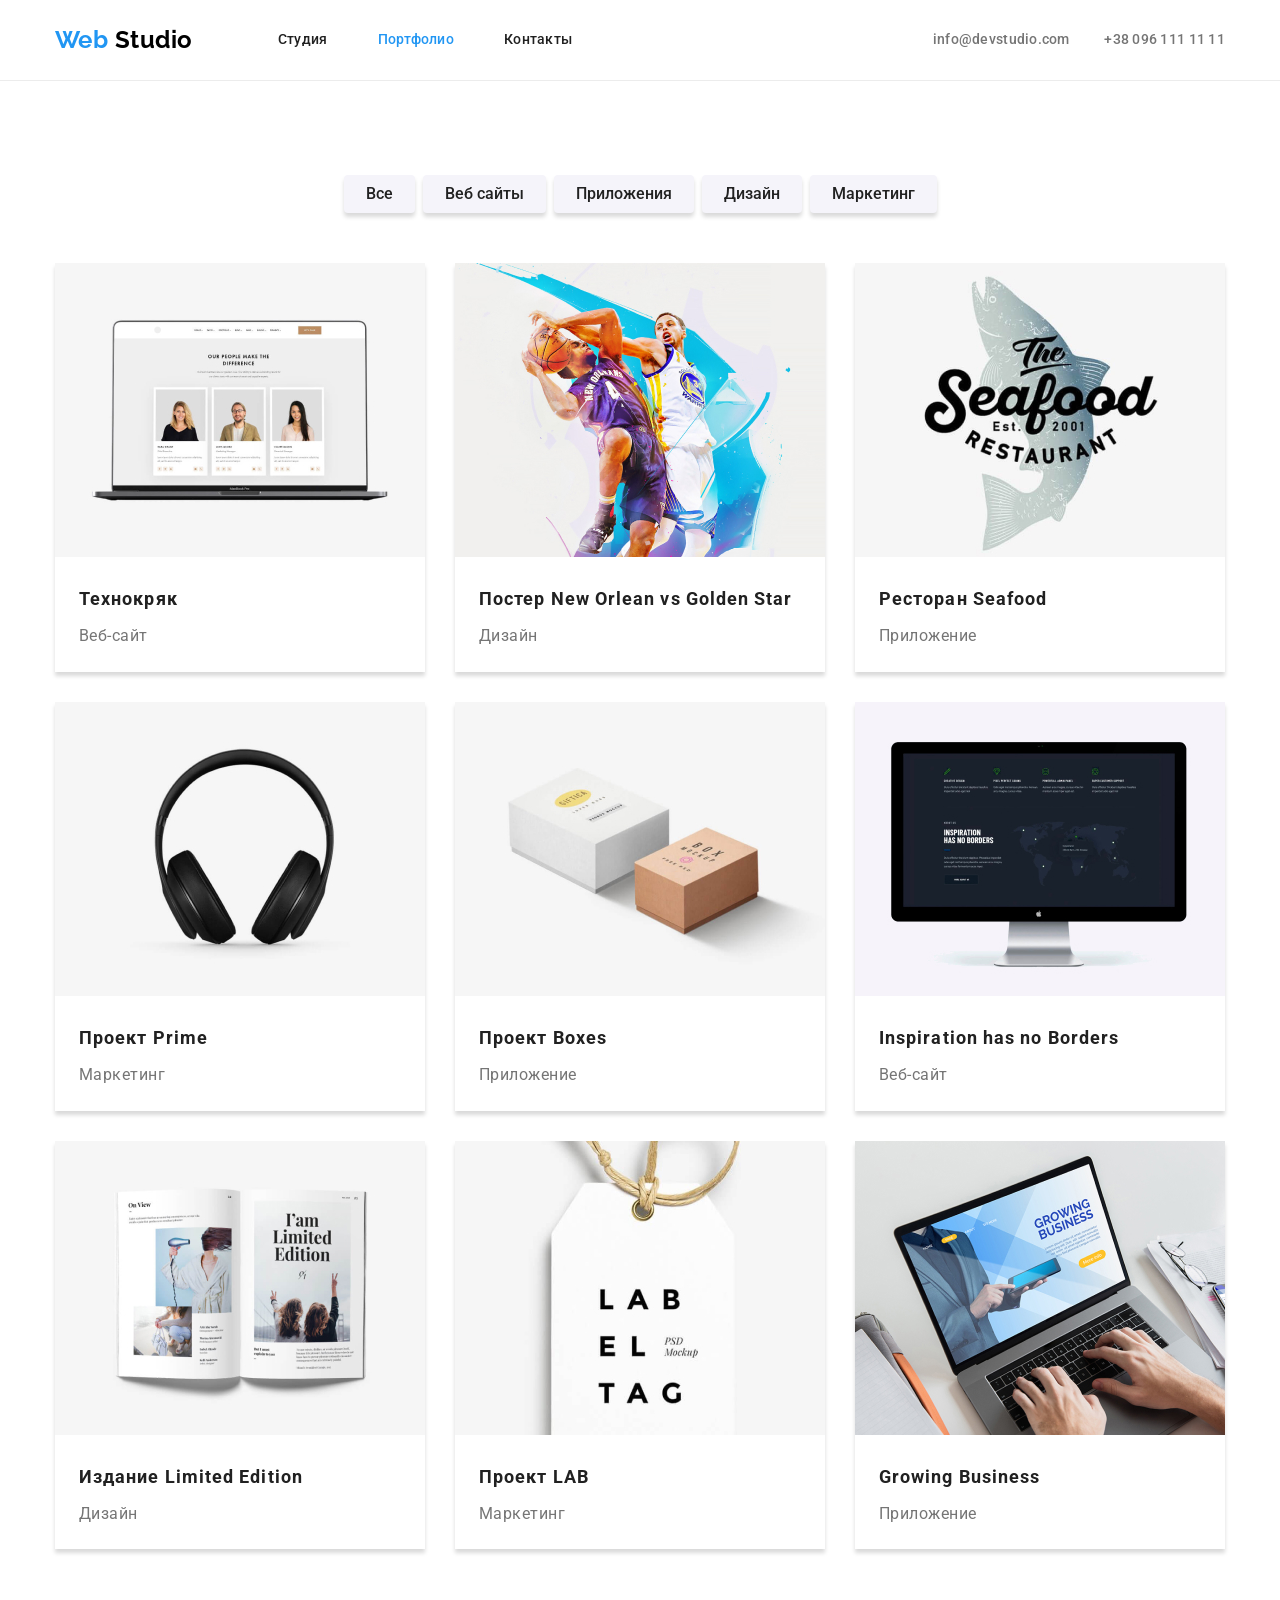
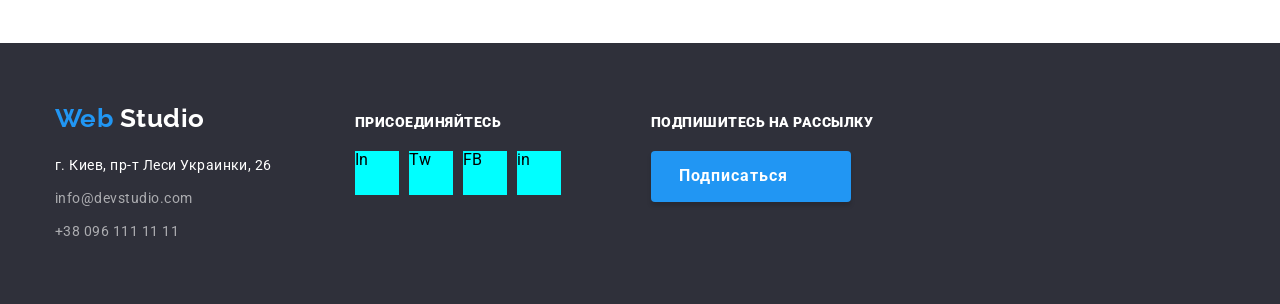
==== portfolio.html @ bc48c0bf "copy all files from hw3" ====
<!DOCTYPE html>
<html lang="en">
  <head>
    <meta charset="UTF-8" />
    <meta name="viewport" content="width=device-width, initial-scale=1.0" />
    <title>Portfolio</title>
    <link rel="stylesheet" href="./css/normalize.css">
    <link href="https://fonts.googleapis.com/css2?family=Raleway:wght@700&family=Roboto:wght@400;500;700;900&display=swap" rel="stylesheet">
    <link rel="stylesheet" href="./css/styles.css" />
  </head>
  <body>
    <!-- Шапка сайта с навигацией и контактами-->
    <header class="header">
      <div class="container">
        <nav class="main-nav">
          <a class="logo link" href="./" aria-label="Логотип компании"><span class="logo-accent">Web</span> Studio</a>
          <ul class="list">
            <li class="main-nav-link-item"><a class="main-nav-link link " href="./index.html">Студия</a></li>
            <li class="main-nav-link-item"><a class="main-nav-link link current" href="./portfolio.html">Портфолио</a></li>
            <li class="main-nav-link-item"><a class="main-nav-link link" href="">Контакты</a></li>
          </ul>
        </nav>
        <address class="header-address">
          <a class="header-contacts-link link" href="mailto:info@devstudio.com">info@devstudio.com</a>
          <a class="header-contacts-link link" href="tel:+380961111111">+38 096 111 11 11</a>
        </address>  
      </div>
    </header>

    <!-- Основной контент страници -->
    <main class="mail-portfolio">
      <section class="portfolio-section">
        <div class="container">
          <h1 hidden>Примеры наших робот</h1>          
            <ul class="portfolio-btn-list list">
              <li class="portfolio-btn-item"><button class="portfolio-btn">Все</button></li>
              <li class="portfolio-btn-item"><button class="portfolio-btn">Веб сайты</button></li>
              <li class="portfolio-btn-item"><button class="portfolio-btn">Приложения</button></li>
              <li class="portfolio-btn-item"><button class="portfolio-btn">Дизайн</button></li>
              <li class="portfolio-btn-item"><button class="portfolio-btn">Маркетинг</button></li>
            </ul>   

          <ul class="portfolio-list list">
            <li class="portfolio-list-item">
              <a class="portfolio-list-link link" href="">
                <img src="./images/porfolio/img-1.jpg" alt="Веб-сайт" width="370" >
                <h2 class="portfolio-subtitle">Технокряк</h2>
                <p class="portfolio-types">Веб-сайт</p>
                <p class="portfolio-description" hidden></p>
              </a>
            </li>
            <li class="portfolio-list-item">
              <a class="portfolio-list-link link" href="">
                <img src="./images/porfolio/img-2.jpg" alt="Дизайн" width="370">
                <h2 class="portfolio-subtitle">Постер New Orlean vs Golden Star</h2>
                <p class="portfolio-types">Дизайн</p>
                <p class="portfolio-description" hidden></p>
              </a>
            </li>
            <li class="portfolio-list-item">
              <a class="portfolio-list-link link" href="">
                <img src="./images/porfolio/img-3.jpg" alt="Приложение" width="370">
                <h2 class="portfolio-subtitle">Ресторан Seafood</h2>
                <p class="portfolio-types">Приложение</p>
                <p class="portfolio-description" hidden></p>
              </a>
            </li>
            <li class="portfolio-list-item">
              <a class="portfolio-list-link link" href="">
                <img src="./images/porfolio/img-4.jpg" alt="Маркетинг" width="370">
                <h2 class="portfolio-subtitle">Проект Prime</h2>
                <p class="portfolio-types">Маркетинг</p>
                <p class="portfolio-description" hidden></p>
              </a>
            </li>
            <li class="portfolio-list-item">
              <a class="portfolio-list-link link" href="">
                <img src="./images/porfolio/img-5.jpg" alt="Приложение" width="370">
                <h2 class="portfolio-subtitle">Проект Boxes</h2>
                <p class="portfolio-types">Приложение</p>
                <p class="portfolio-description" hidden></p>
              </a>
            </li>
            <li class="portfolio-list-item">
              <a class="portfolio-list-link link" href="">
                <img src="./images/porfolio/img-6.jpg" alt="Веб-сайт" width="370">
                <h2 class="portfolio-subtitle">Inspiration has no Borders</h2>
                <p class="portfolio-types">Веб-сайт</p>
                <p class="portfolio-description" hidden></p>
              </a>
            </li>
            <li class="portfolio-list-item">
              <a class="portfolio-list-link link" href="">
                <img src="./images/porfolio/img-7.jpg" alt="Дизайн" width="370">
                <h2 class="portfolio-subtitle">Издание Limited Edition</h2>
                <p class="portfolio-types">Дизайн</p>
                <p class="portfolio-description" hidden></p>
              </a>
            </li>
            <li class="portfolio-list-item">
              <a class="portfolio-list-link link" href="">
                <img src="./images/porfolio/img-8.jpg" alt="Маркетинг" width="370">
                <h2 class="portfolio-subtitle">Проект LAB</h2>
                <p class="portfolio-types">Маркетинг</p>
                <p class="portfolio-description" hidden></p>
              </a>
            </li>
            <li class="portfolio-list-item">
              <a class="portfolio-list-link link" href="">
                <img src="./images/porfolio/img-9.jpg" alt="Приложение"  width="370">
                <h2 class="portfolio-subtitle">Growing Business</h2>
                <p class="portfolio-types">Приложение</p>
                <p class="portfolio-description" hidden></p>
              </a>
            </li>
          </ul>
        </div>
      </section>
    </main>

    <!-- Подвал сайта-->
    <footer class="footer">
      <div class="container">
      <!-- Контакты -->
      <div class="footer-contacts">
        <a class="footer-logo link" href="./" aria-label="Логотип компании"><span class="logo-accent">Web</span> Studio</a>
        <ul class="footer-address-list list">
          <li class="footer-address-item">
            <address>
              <a class="footer-link-place link" href="https://goo.gl/maps/4RLSNgMSJUWDJuMT8" target="_blank"
                >г. Киев, пр-т Леси Украинки, 26</a
              >
            </address>
          </li>
          <li class="footer-address-item">
            <address>
              <a class="footer-link-contacts link" href="mailto:info@devstudio.com">info@devstudio.com</a>
            </address>
          </li>
          <li class="footer-address-item">
            <address><a class="footer-link-contacts link" href="tel:+380961111111">+38 096 111 11 11</a></address>
          </li>
        </ul>
      </div>

      <!-- Призыв присоединиться -->
      <div class="join-section">
        <p class="join-word"><b>присоединяйтесь</b></p>
        <ul class="join-list list">
          <li class="join-list-item">
            <a class="join-list-link link" href="#" aria-label="Ссилка на Инстаграм" target="_blank"
              >In</a
            >
          </li>
          <li class="join-list-item">
            <a class="join-list-link link" href="#" aria-label="Ссилка на Твитер" target="_blank"
              >Tw</a
            >
          </li>
          <li class="join-list-item">
            <a class="join-list-link link" href="#" aria-label="Ссилка на Фейсбук" target="_blank"
              >FB</a
            >
          </li>
          <li class="join-list-item">
            <a class="join-list-link link" href="#" aria-label="Ссилка на Линкедин" target="_blank"
              >in</a
            >
          </li>
        </ul>
      </div>

      <!-- Подписка на рассилку -->
      <div class="subscribe-container">
        <p class="join-word"><b>Подпишитесь на рассылку</b></p>
        <button class="footer-btn">Подписаться</button>
      </div>
      </div>
    </footer>
  </body>
</html>
---- css/styles.css ----
/*
font-family: Raleway; - only in Logo
font-weight: 700;

font-family: Roboto;
font-weight: 400;
font-weight: 500; 
font-weight: 700;
font-weight: 900;

font-family: 'Raleway', sans-serif;
font-family: 'Roboto', sans-serif;
*/

html {
  box-sizing: border-box;
}

*,
*::before,
*::after {
  box-sizing: inherit;
}


:root {
  --logo-text-color: #000000;
  --primery-text-color: #757575;
  --secondary-text-color: #212121;
  --darkbackground-text-color: #ffffff;
  --accent-color: #2196F3;
  --footer-mail-tell-color: rgba(255, 255, 255, 0.6);
  --secondary-bg-color: #F5F4FA;
  --footer-bg-color: #2F303A;

  --font-primery: "Roboto", sans-serif;
  --font-logo: "Raleway", sans-serif;
  /* Raleway only in Logo */
}



body {
  font-family: var(--font-primery);
  font-weight: 400;
  letter-spacing: 0.03em;
}

.link {
text-decoration: none;
font-style: normal;
color: inherit;
}

.list {
  margin: 0px;
  padding: 0px;
  list-style: none;
}

/* Header */

.header {
  border-bottom: 1px solid #ECECEC;
}

.header .container {
  width: 1200px;
  display: flex;
  width: 1200px;
  align-items: center;

  margin-left: auto;
  margin-right: auto;
  padding-left: 15px;
  padding-right: 15px;
}


.main-nav {
  display: flex;
  align-items: center;
  margin-right: auto;
}

.main-nav>.list {
  display: flex; 
  align-items: center;
}

.logo {
margin-right: 85px;

  font-family: var(--font-logo);
  font-weight: 700;
  font-size: 24px;
  line-height: 1.17;
  color: var(--logo-text-color);
}

.logo-accent{
  color: var(--accent-color);
}

.main-nav-link-item:not(:last-child) {
  margin-right: 50px;
}

.main-nav-link{
  display: block;
  padding-top: 32px;
  padding-bottom: 32px;

  font-weight: 500;
  font-size: 14px;
  line-height: 1.14;
  letter-spacing: 0.02em;
  color: var(--secondary-text-color);
}

.main-nav-link:hover,
.main-nav-link:focus {
  color: var(--accent-color);
  cursor: pointer;
}

.current {
  color: var(--accent-color);  
}

.header-contacts-link:not(:last-child) {
  margin-right: 30px;
}

.header-contacts-link{
  padding-top: 32px;
  padding-bottom: 32px;

  font-weight: 500;
  font-size: 14px;
  line-height: 1.4;
  letter-spacing: 0.02em;
  color: var(--primery-text-color); 
}

.header-contacts-link:hover,
.header-contacts-link:focus {
  color: var(--accent-color);
  cursor: pointer;

}
/*
 Main Studio Content 
 */

/* Hero Content */
.hero-section {
padding-top: 200px;
padding-bottom: 200px;
text-align: center;

background-color: grey;
  /* Временно. Чтобы было видно белый текст */
}

.hero-title {
margin-top: 0px;
margin-bottom: 30px;

font-weight: 900;
font-size: 44px;
line-height: 1.36;
text-align: center;
letter-spacing: 0.06em;
text-transform: uppercase;
color: var(--darkbackground-text-color);
}

.hero-btn {
padding-bottom: 10px;
padding-top: 10px;
padding-right: 32px;
padding-left: 32px;
margin-left: auto;
margin-right: auto;
height: 50px;
box-shadow: 0px 4px 4px rgba(0, 0, 0, 0.15);
border: 0px;
border-radius: 4px;

font-weight: 700;
font-size: 16px;
line-height: 1.88;
text-align: center;
letter-spacing: 0.06em;
color: var(--darkbackground-text-color);
background-color: var(--accent-color);
}

/* Our Features Content */

.features-section {
  padding-top: 94px;
  padding-bottom: 94px;
}

.features-section .container {
  width: 1200px;
  align-items: center;
  margin-left: auto;
  margin-right: auto;
  padding-left: 15px;
  padding-right: 15px;
}

.features-list {
  display: flex;
}

.features-list-item {
  width: 270px;
}

.features-list-item:not(:last-child) {
  margin-right: 30px;
}

.features-subtitle {
  margin-top: 0px;
  margin-bottom: 10px;

  font-weight: 700;
  font-size: 14px;
  line-height: 1.14;
  text-transform: uppercase;
  color: var(--secondary-text-color);
}

.features-description {
  margin-top: 0px;
  margin-bottom: 0px;

  font-size: 14px;
  line-height: 1.71;
  color: var(--primery-text-color);
}

/* Activities Content */

.activities-section {
  padding-bottom: 94px;
}

.activities-section .container {
  width: 1200px;
  align-items: center;
  margin-left: auto;
  margin-right: auto;
  padding-left: 15px;
  padding-right: 15px; 
}

.activities-title,
.team-title,
.clients-title {
  margin-top: 0px;
  margin-bottom: 50px;

  font-weight: 700;
  font-size: 36px;
  line-height: 1.17;
  text-align: center;
color: var(--secondary-text-color);
}

.activities-list {
  display: flex;
}

.activities-list-item {
  background-color: grey;
  /* Временно. Чтобы было видно белый текст */
  width: 370px;
}

.activities-list-item:not(:last-child) {
  margin-right: 30px;
}

.activities-list-description {
  font-weight: 700;
  font-size: 14px;
  line-height: 1.14;
  text-align: center;
  text-transform: uppercase;
  color: var(--darkbackground-text-color);
}

/* Team Content */

.team-section {
  padding-top: 94px;
  padding-bottom: 94px;

  background-color: var(--secondary-bg-color);
}

.team-section .container {
  width: 1200px;
  align-items: center;
  margin-left: auto;
  margin-right: auto;
  padding-left: 15px;
  padding-right: 15px; 
}

.team-list {
  display: flex;
}

.team-list-item {
  width: 270px;
}

.team-list-item:not(:last-child) {
  margin-right: 30px;
}

.team-img {
  margin-bottom: 30px;
}

.team-title {
  color: var(--secondary-text-color);
}

.team-person {
  margin-top: 0px;
  margin-bottom: 10px;

  font-weight: 500;
  font-size: 16px;
  line-height: 1.19;
  text-align: center;
  color: var(--secondary-text-color);
}

.team-job {
  margin-bottom: 16px;

  font-size: 16px;
  line-height: 1.19;
  text-align: center;
  color: var(--primery-text-color);
}

.team-social-list {
  display: flex;
  width: 206px;
  margin-left: auto;
  margin-right: auto;
}

.team-social-item:not(:last-child) {
  margin-right: 10px;
}

.team-social-link {
  /* Временно */
  display: block;
  width: 44px;
  height: 44px;
  background-color: aqua;
  /* Временно */
}

.team-social-link:hover,
.team-social-link:focus {
  color: var(--accent-color);
}

/* Clients Content */
.clients-section {
  padding-top: 94px;
  padding-bottom: 94px;
}

.clients-section .container {
  width: 1200px;
  align-items: center;
  margin-left: auto;
  margin-right: auto;
  padding-left: 15px;
  padding-right: 15px; 
}

.clients-list {
  display: flex;
}

.clients-title {
  color: var(--secondary-text-color);
}

.clients-list-link {
  /* Временно */
  display: block;
  width: 170px;
  height: 90px;
  background-color: aqua;
  /* Временно */
}

.clients-list-item:not(:last-child) {
margin-right: 30px;
}

.clients-list-link:focus,
.clients-list-link:hover{
  color: var(--accent-color);
}

/* Footer */

.footer {
  background-color: var(--footer-bg-color);
}

.footer .container {
  display: flex;
  width: 1200px;
  margin-left: auto;
  margin-right: auto;
  padding-left: 15px;
  padding-right: 15px; 
}

.footer-contacts {
  margin-top: 60px;
  margin-bottom: 60px;
  margin-right: 69px;
  width: 231px;
}

.footer-logo {
  display: block;
  margin-bottom: 20px;

  font-family: Raleway;
  font-weight: 700;
  font-size: 26px;
  line-height: 1.19;
  color: var(--darkbackground-text-color);
}

.footer-address-item:not(:last-child) {
margin-bottom: 9px;
}

.footer-link-place, 
.footer-link-contacts  {
  font-size: 14px;
  line-height: 1.71;
  color: var(--darkbackground-text-color);  
}

.footer-link-contacts {
  color: var(--footer-mail-tell-color);
}

.join-section {
  margin-top: 72px;
  margin-bottom: 100px;
  margin-right: 90px;
  width: 206px;
}

.join-word {
  margin-top: 0px;
  margin-bottom: 20px;

  font-weight: 700;
  font-size: 14px;
  line-height: 1.14;
  text-transform: uppercase;
  color: var(--darkbackground-text-color);
}

.join-list {
  display: flex;
}

.join-list-link {
  /* Временно */
  display: block;
  width: 44px;
  height: 44px;
  background-color: aqua;
  /* Временно */
}

.join-list-item:not(:last-child) {
  margin-right: 10px;
}

.join-list-link:hover, 
.join-list-link:focus {
  color: var(--accent-color);
} 

.subscribe-container {
  margin-top: 72px;
  margin-bottom: 94px;
  width: 570px;
}

.footer-btn {
  padding-bottom: 10px;
  padding-top: 10px;
  padding-right: 28px;
  padding-left: 28px;
  min-width: 200px;
  box-shadow: 0px 4px 4px rgba(0, 0, 0, 0.15);
  border: 0px;
  border-radius: 4px;

  text-align: center;
  font-weight: 700;
  font-size: 16px;
  line-height: 1.9;
  text-align: center;
  letter-spacing: 0.06em;
  color: var(--darkbackground-text-color);

  display: flex;
  background-color: var(--accent-color);
}


/*
Portfolio
Main Section
*/

.portfolio-section {
  padding-top: 94px;
  padding-bottom: 94px;
}

.portfolio-section .container {
  width: 1200px;
  margin-left: auto;
  margin-right: auto;
  padding-left: 15px;
  padding-right: 15px; 
}

.portfolio-btn-list {
  display: flex;
  justify-content: center;
  margin-bottom: 50px;
}

.portfolio-btn {
  padding-bottom: 6px;
  padding-top: 6px;
  padding-right: 22px;
  padding-left: 22px;
  box-shadow: 0px 4px 4px rgba(0, 0, 0, 0.15);
  border: 0px;
  border-radius: 4px;

  font-weight: 500;
  font-size: 16px;
  line-height: 1.63;
  text-align: center;
  color: var(--secondary-text-color);

  background-color: var(--secondary-bg-color);
}

.portfolio-btn-item:not(:last-of-type) {
  margin-right: 8px;
}

.portfolio-btn:focus,
.portfolio-btn:hover {
  color: var(--darkbackground-text-color);
  background-color: var(--accent-color);
}

.portfolio-list-link:focus,
.portfolio-list-link:hover {
  background-color: var(--accent-color);
  /* Временно */
}

.portfolio-list {
  display: flex;
  flex-wrap: wrap;
}

.portfolio-list-item:not(:nth-child(3n)) {
margin-right: 30px;
}

.portfolio-list-item:not(:nth-child(-n+3)) {
  margin-top: 30px;;
  }

.portfolio-list-link {
  display: block;
  box-shadow: 0px 4px 4px rgba(0, 0, 0, 0.15);
  border: 1px #EEEEEE;
  width: 370px;
  padding-bottom: 20px;
}

.portfolio-list-link img {
  margin-bottom: 20px;
}

.portfolio-subtitle {
  margin-top: 0px;
  margin-bottom: 4px;
  margin-left: 24px;

  font-weight: 700;
  font-size: 18px;
  line-height: 2;
  letter-spacing: 0.06em;
  color: var(--secondary-text-color);
}

.portfolio-types {
  margin-left: 24px;
  margin-top: 0px;
  margin-bottom: 0px;

  font-size: 16px;
  line-height: 1.9;
  color: var(--primery-text-color); 
}

/* .portfolio-description {
  display: block;
  margin-left: 24px;
  margin-right: 24px;
  margin-top: 63px;
  margin-bottom: 63px;

  font-size: 18px;
  line-height: 1.6;
  color: var(--darkbackground-text-color);
} */
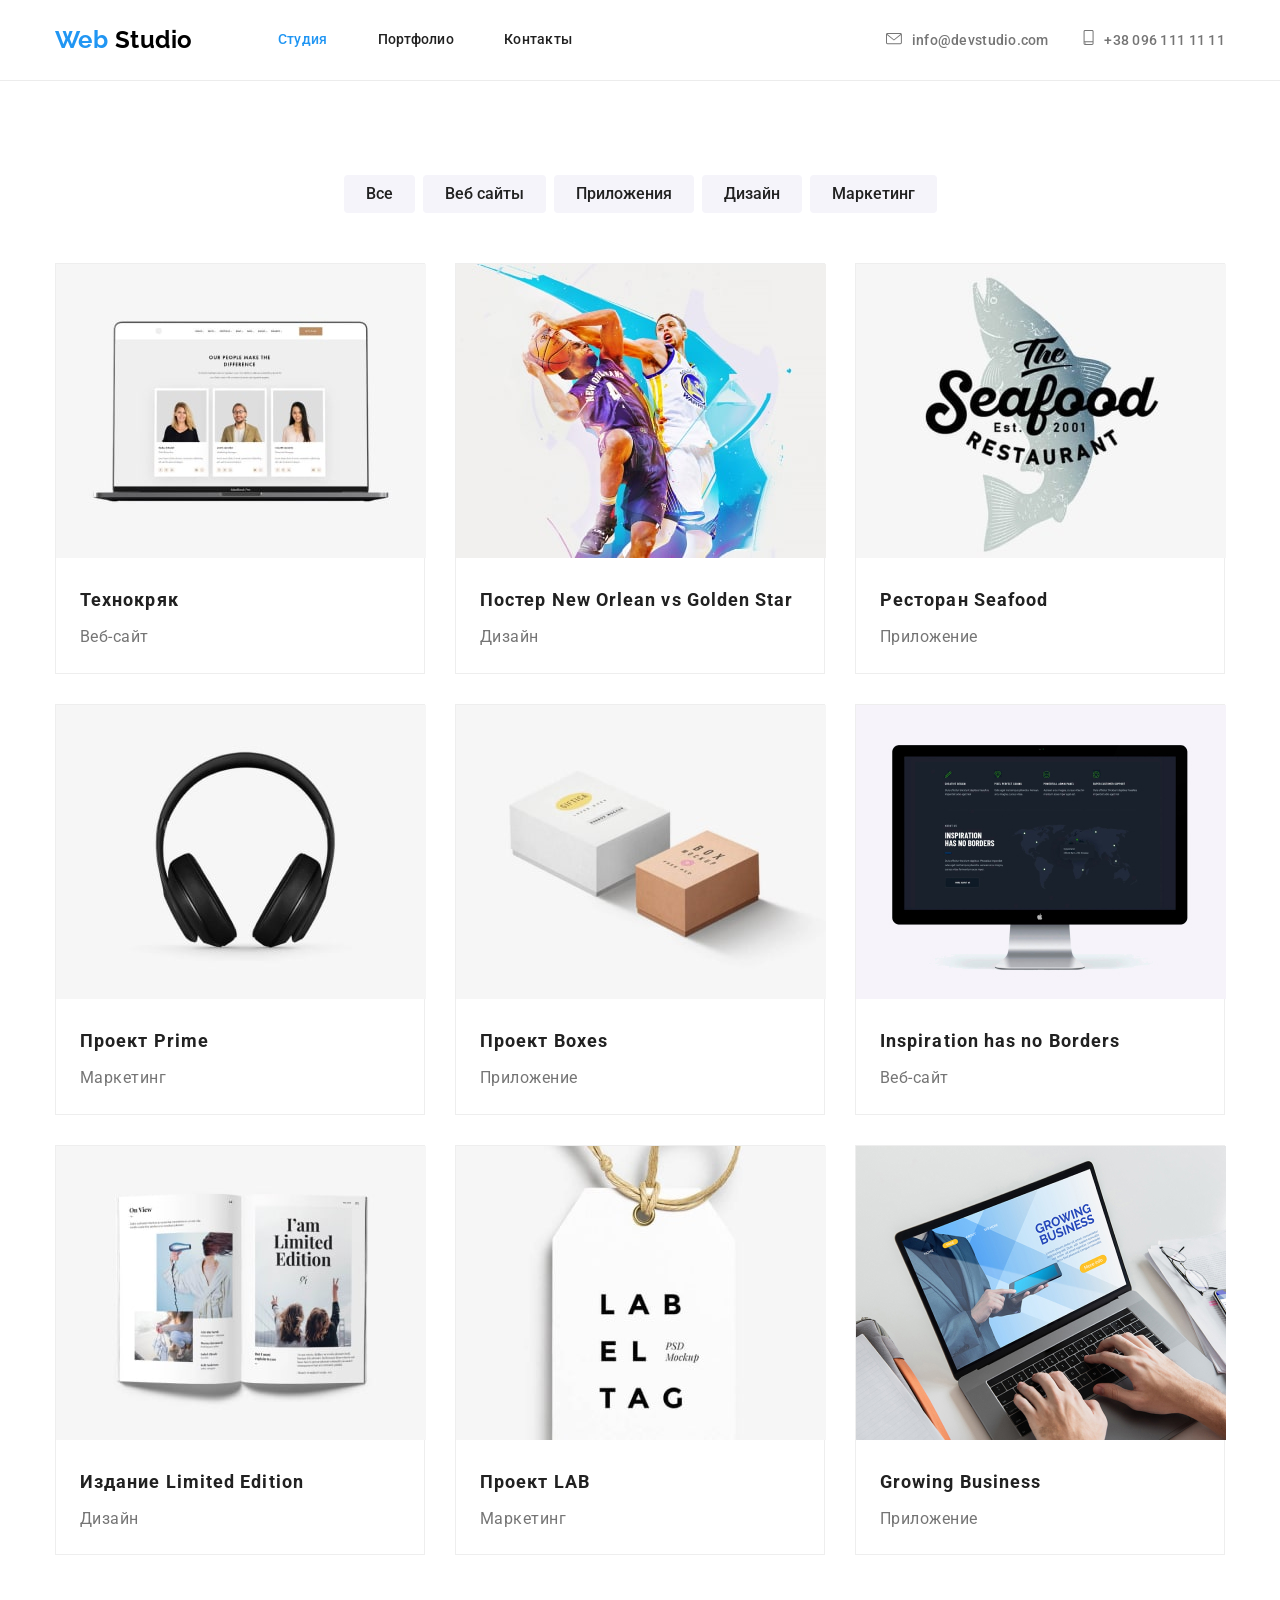
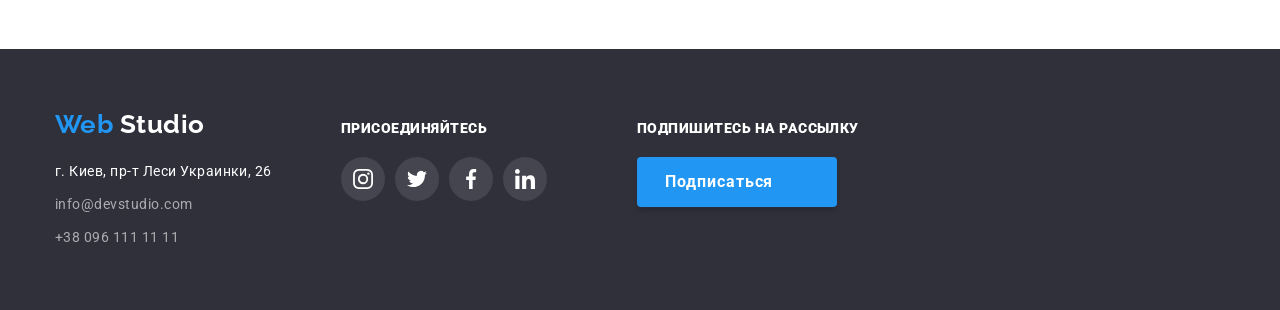
==== commit 5dee2bf9: "almost finish" ====
--- a/portfolio.html
+++ b/portfolio.html
@@ -15,14 +15,20 @@
         <nav class="main-nav">
           <a class="logo link" href="./" aria-label="Логотип компании"><span class="logo-accent">Web</span> Studio</a>
           <ul class="list">
-            <li class="main-nav-link-item"><a class="main-nav-link link " href="./index.html">Студия</a></li>
-            <li class="main-nav-link-item"><a class="main-nav-link link current" href="./portfolio.html">Портфолио</a></li>
+            <li class="main-nav-link-item"><a class="main-nav-link link current" href="./index.html">Студия</a></li>
+            <li class="main-nav-link-item"><a class="main-nav-link link" href="./portfolio.html">Портфолио</a></li>
             <li class="main-nav-link-item"><a class="main-nav-link link" href="">Контакты</a></li>
           </ul>
         </nav>
         <address class="header-address">
-          <a class="header-contacts-link link" href="mailto:info@devstudio.com">info@devstudio.com</a>
-          <a class="header-contacts-link link" href="tel:+380961111111">+38 096 111 11 11</a>
+          <a class="header-contacts-link link" href="mailto:info@devstudio.com">
+            <svg class="header-icon mail">
+              <use href="./images/sprite.svg#mail"></use>
+            </svg>info@devstudio.com</a>
+          <a class="header-contacts-link link" href="tel:+380961111111">
+            <svg class="header-icon phone">
+              <use href="./images/sprite.svg#phone"></use>
+            </svg>+38 096 111 11 11</a>
         </address>  
       </div>
     </header>
@@ -149,22 +155,30 @@
         <ul class="join-list list">
           <li class="join-list-item">
             <a class="join-list-link link" href="#" aria-label="Ссилка на Инстаграм" target="_blank"
-              >In</a
+              ><svg class="social-icon footer-link">
+                <use href="./images/sprite.svg#instagram"></use>
+              </svg></a
             >
           </li>
           <li class="join-list-item">
             <a class="join-list-link link" href="#" aria-label="Ссилка на Твитер" target="_blank"
-              >Tw</a
+              ><svg class="social-icon footer-link">
+                <use href="./images/sprite.svg#twitter"></use>
+              </svg></a
             >
           </li>
           <li class="join-list-item">
             <a class="join-list-link link" href="#" aria-label="Ссилка на Фейсбук" target="_blank"
-              >FB</a
+              ><svg class="social-icon footer-link">
+                <use href="./images/sprite.svg#facebook"></use>
+              </svg></a
             >
           </li>
           <li class="join-list-item">
             <a class="join-list-link link" href="#" aria-label="Ссилка на Линкедин" target="_blank"
-              >in</a
+              ><svg class="social-icon footer-link">
+                <use href="./images/sprite.svg#linkedin"></use>
+              </svg></a
             >
           </li>
         </ul>
--- a/css/styles.css
+++ b/css/styles.css
@@ -127,6 +127,10 @@
 .current {
   color: var(--accent-color);  
 }
+/* 
+.header-address {
+  display: flex;
+} */
 
 .header-contacts-link:not(:last-child) {
   margin-right: 30px;
@@ -143,24 +147,48 @@
   color: var(--primery-text-color); 
 }
 
+.header-icon {
+  margin-right: 10px; 
+  fill: var(--primery-text-color);
+}
+
+.header-icon.mail {
+  width: 16px; 
+  height: 12px;
+}
+
+.header-icon.phone {
+  width: 11px; 
+  height: 15px;
+}
+
 .header-contacts-link:hover,
 .header-contacts-link:focus {
   color: var(--accent-color);
   cursor: pointer;
-
-}
+}
+
+.header-contacts-link:hover .header-icon,
+.header-contacts-link:focus .header-icon {
+fill: var(--accent-color);
+}
+
 /*
  Main Studio Content 
  */
 
 /* Hero Content */
-.hero-section {
+.hero-section{
 padding-top: 200px;
 padding-bottom: 200px;
+max-width: 1600px;
+height: 600px;
+
 text-align: center;
 
-background-color: grey;
-  /* Временно. Чтобы было видно белый текст */
+background-image: url(../images/Hero/overlay.svg), url(../images/Hero/Hero.jpg);
+background-position: center, center;
+background-size: cover, cover;
 }
 
 .hero-title {
@@ -221,6 +249,41 @@
   width: 270px;
 }
 
+.features-list-item::before {
+  content: "";
+  display: block;
+  width: 270px;
+  height: 120px;
+  margin-bottom: 30px;
+
+  background-color: #F5F4FA;
+}
+
+.features-list-item:nth-child(1)::before {
+  background-image: url(../images/features/antenna.svg);
+  background-position: center;
+  background-repeat: no-repeat;
+}
+
+
+.features-list-item:nth-child(2)::before {
+  background-image: url(../images/features/clock.svg);
+  background-position: center;
+  background-repeat: no-repeat;
+}
+
+.features-list-item:nth-child(3)::before {
+  background-image: url(../images/features/diagram.svg);
+  background-position: center;
+  background-repeat: no-repeat;
+}
+
+.features-list-item:nth-child(4)::before {
+  background-image: url(../images/features/astronaut.svg);
+  background-position: center;
+  background-repeat: no-repeat;
+}
+
 .features-list-item:not(:last-child) {
   margin-right: 30px;
 }
@@ -281,6 +344,34 @@
   background-color: grey;
   /* Временно. Чтобы было видно белый текст */
   width: 370px;
+}
+ 
+.activities-list-item::before {
+  content: "";
+  display: block;
+  width: 370px;
+  height: 294px;
+}
+
+.activities-list-item:nth-child(1)::before {
+  background-image: url(../images/whot-we-do/desktop-app.jpg);
+  background-position: center;
+  background-size: cover;
+  background-repeat: no-repeat;
+}
+
+.activities-list-item:nth-child(2)::before {
+  background-image: url(../images/whot-we-do/mobile-app.jpg);
+  background-position: center;
+  background-size: cover;
+  background-repeat: no-repeat;
+}
+
+.activities-list-item:nth-child(3)::before {
+  background-image: url(../images/whot-we-do/design.jpg);
+  background-position: center;
+  background-size: cover;
+  background-repeat: no-repeat;
 }
 
 .activities-list-item:not(:last-child) {
@@ -320,6 +411,8 @@
 
 .team-list-item {
   width: 270px;
+  padding-bottom: 24px;
+  box-shadow: 0px 4px 4px rgba(0, 0, 0, 0.15);
 }
 
 .team-list-item:not(:last-child) {
@@ -366,17 +459,31 @@
 }
 
 .team-social-link {
-  /* Временно */
-  display: block;
+  display: flex;
+  align-items: center;
+  justify-content: center;
   width: 44px;
   height: 44px;
-  background-color: aqua;
-  /* Временно */
+  border-radius: 50%;
+}
+
+.social-icon {
+  width: 20px;
+  height: 20px; 
+}
+
+.social-icon.team-link {
+  fill: #AFB1B8;
 }
 
 .team-social-link:hover,
 .team-social-link:focus {
-  color: var(--accent-color);
+  background-color: var(--accent-color);
+}
+
+.team-social-link:focus .social-icon,
+.team-social-link:hover .social-icon {
+fill: var(--darkbackground-text-color) ;
 }
 
 /* Clients Content */
@@ -402,23 +509,68 @@
   color: var(--secondary-text-color);
 }
 
+.clients-list-item:not(:last-child) {
+  margin-right: 30px;
+  }
+
 .clients-list-link {
   /* Временно */
-  display: block;
+  display: flex;
   width: 170px;
   height: 90px;
-  background-color: aqua;
-  /* Временно */
-}
-
-.clients-list-item:not(:last-child) {
-margin-right: 30px;
+  align-items: center;
+  justify-content: center;
+
+  border-style: solid ;
+  border-width: 1px;
+  border-color: #AFB1B8;
+  border-radius: 5px;
+}
+
+.clients-icon {
+  fill: #AFB1B8;  
+}
+
+.clients-icon.first-logo {
+  width: 45px;
+  height: 50px;
+}
+
+.clients-icon.second-logo {
+  width: 40px;
+  height: 52px;
+}
+
+.clients-icon.third-logo {
+  width: 41px;
+  height: 43px;
+}
+
+.clients-icon.fourth-logo {
+  width: 80px;
+  height: 42px;
+}
+
+.clients-icon.fifth-logo {
+  width: 59px;
+  height: 47px;
+}
+
+.clients-icon.sixth-logo {
+  width: 89px;
+  height: 46px;
 }
 
 .clients-list-link:focus,
 .clients-list-link:hover{
-  color: var(--accent-color);
-}
+  border-color: var(--accent-color);
+}
+
+.clients-list-link:focus .clients-icon,
+.clients-list-link:hover .clients-icon{
+  fill: var(--accent-color);
+}
+
 
 /* Footer */
 
@@ -433,13 +585,12 @@
   margin-right: auto;
   padding-left: 15px;
   padding-right: 15px; 
+  padding-top: 60px;
+  padding-bottom: 60px;
 }
 
 .footer-contacts {
-  margin-top: 60px;
-  margin-bottom: 60px;
   margin-right: 69px;
-  width: 231px;
 }
 
 .footer-logo {
@@ -469,8 +620,10 @@
 }
 
 .join-section {
-  margin-top: 72px;
-  margin-bottom: 100px;
+  /* margin-top: 72px;
+  margin-bottom: 100px; */
+  padding-top: 12px;
+  padding-bottom: 40px;
   margin-right: 90px;
   width: 206px;
 }
@@ -492,11 +645,17 @@
 
 .join-list-link {
   /* Временно */
-  display: block;
+  display: flex;
+  align-items: center;
+  justify-content: center;
   width: 44px;
   height: 44px;
-  background-color: aqua;
-  /* Временно */
+  background-color: rgba(255, 255, 255, 0.1);
+  border-radius: 50%;
+}
+
+.social-icon.footer-link {
+  fill: var(--darkbackground-text-color);
 }
 
 .join-list-item:not(:last-child) {
@@ -505,21 +664,27 @@
 
 .join-list-link:hover, 
 .join-list-link:focus {
-  color: var(--accent-color);
+  background-color: var(--accent-color);
 } 
 
+
 .subscribe-container {
-  margin-top: 72px;
-  margin-bottom: 94px;
+  /* margin-top: 72px;
+  margin-bottom: 94px; */
+  padding-top: 12px;
+  padding-bottom: 34px;
   width: 570px;
 }
 
 .footer-btn {
+  display: inline-flex;
+  /* justify-content: center; */
   padding-bottom: 10px;
   padding-top: 10px;
   padding-right: 28px;
   padding-left: 28px;
   min-width: 200px;
+  height: 50px;
   box-shadow: 0px 4px 4px rgba(0, 0, 0, 0.15);
   border: 0px;
   border-radius: 4px;
@@ -536,6 +701,16 @@
   background-color: var(--accent-color);
 }
 
+.footer-btn::after {
+  content: "";
+  width: 24px;
+  height: 24px;
+  background-image: url(../images/footer/subscribe.svg);
+  margin-left: 10px;
+}
+
+
+
 
 /*
 Portfolio
@@ -566,7 +741,6 @@
   padding-top: 6px;
   padding-right: 22px;
   padding-left: 22px;
-  box-shadow: 0px 4px 4px rgba(0, 0, 0, 0.15);
   border: 0px;
   border-radius: 4px;
 
@@ -587,13 +761,9 @@
 .portfolio-btn:hover {
   color: var(--darkbackground-text-color);
   background-color: var(--accent-color);
-}
-
-.portfolio-list-link:focus,
-.portfolio-list-link:hover {
-  background-color: var(--accent-color);
-  /* Временно */
-}
+  box-shadow: 0px 4px 4px rgba(0, 0, 0, 0.15);
+}
+
 
 .portfolio-list {
   display: flex;
@@ -610,11 +780,16 @@
 
 .portfolio-list-link {
   display: block;
-  box-shadow: 0px 4px 4px rgba(0, 0, 0, 0.15);
-  border: 1px #EEEEEE;
+  border: 1px solid #EEEEEE;
   width: 370px;
   padding-bottom: 20px;
 }
+
+.portfolio-list-link:focus,
+.portfolio-list-link:hover {
+  box-shadow: 0px 4px 4px rgba(0, 0, 0, 0.15);
+}
+
 
 .portfolio-list-link img {
   margin-bottom: 20px;
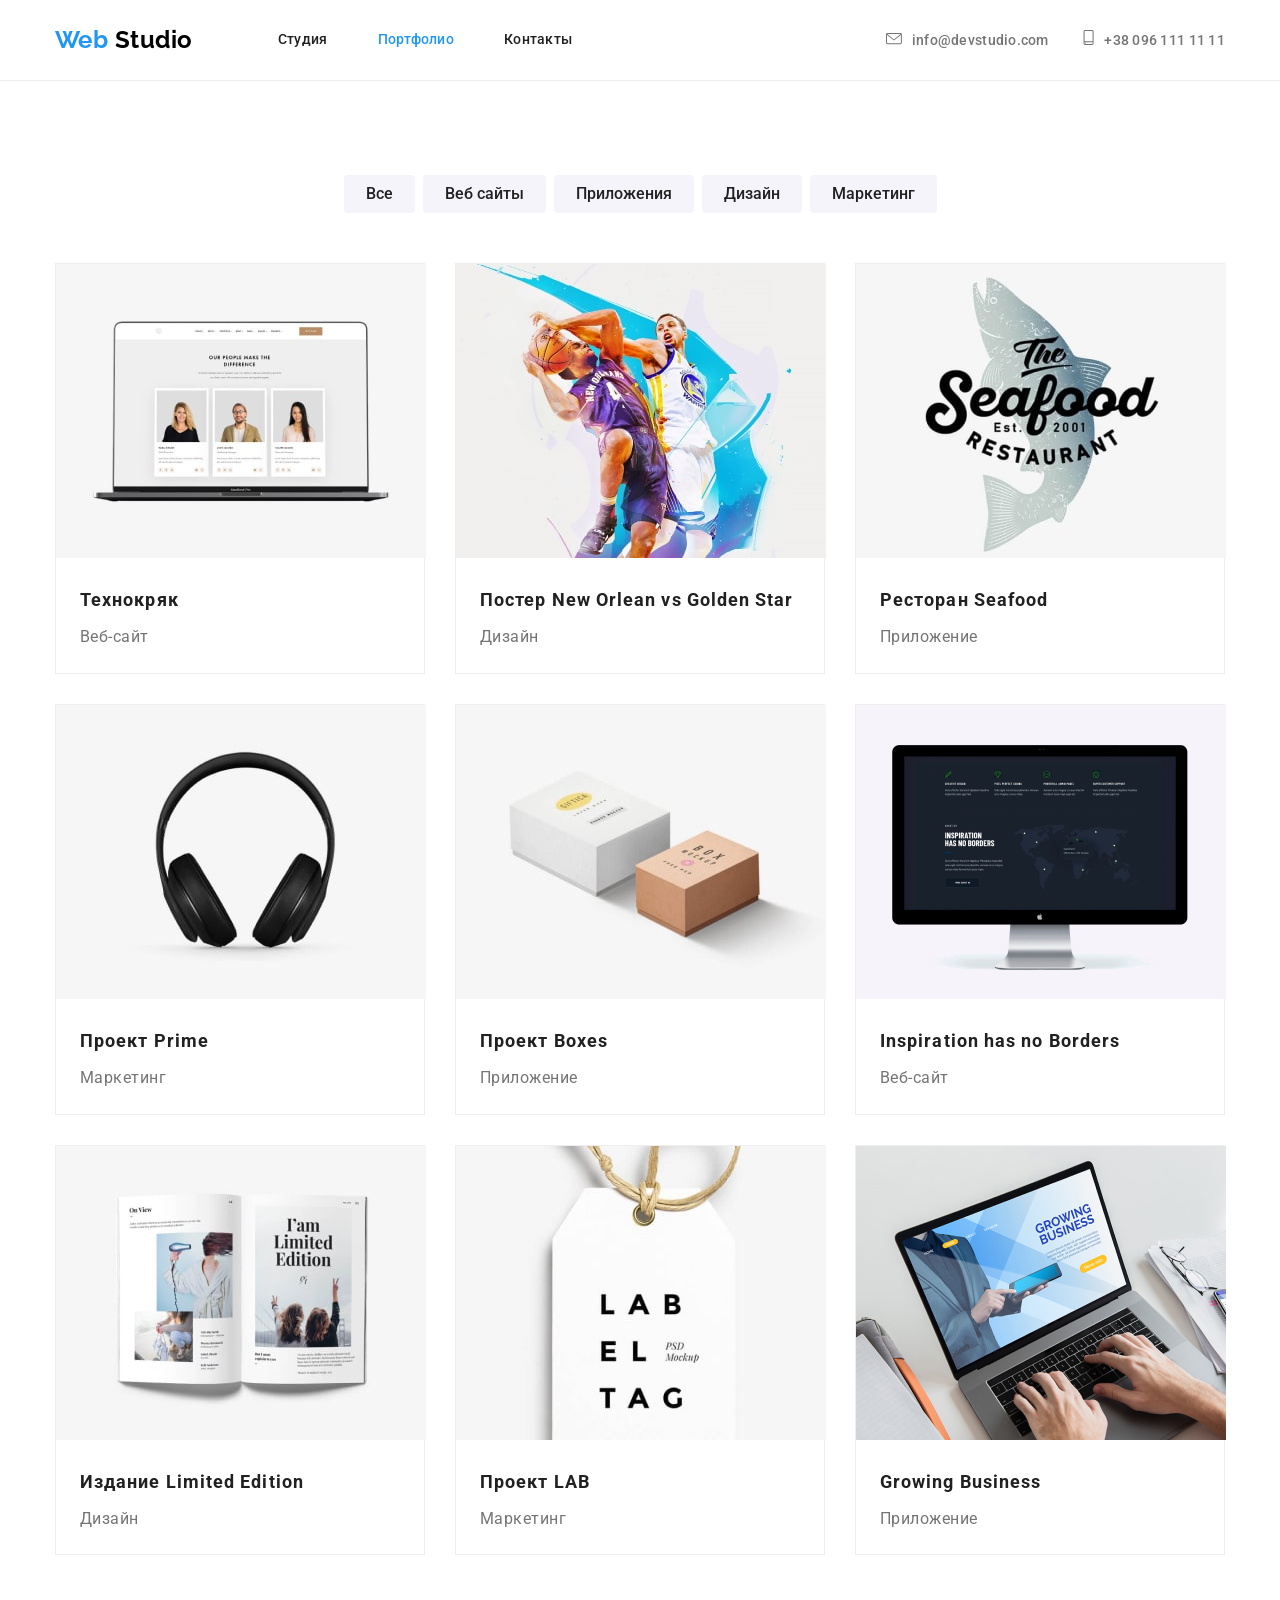
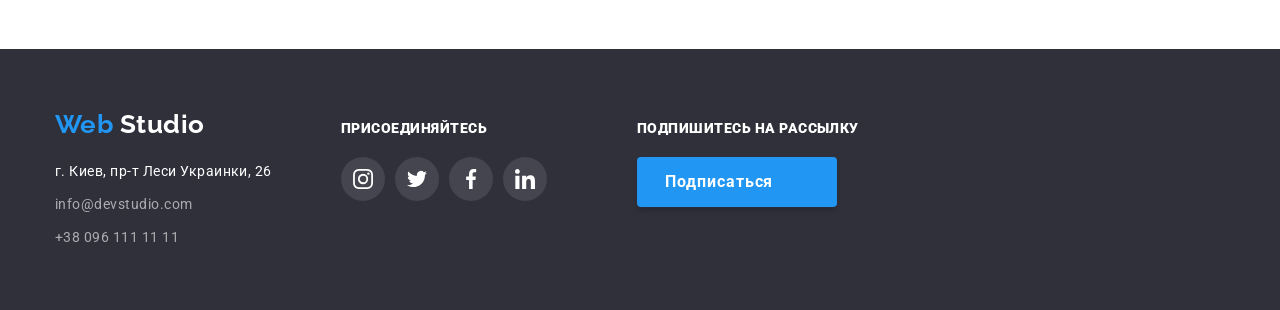
==== commit b634354f: "left to finish 5 inline svg image" ====
--- a/portfolio.html
+++ b/portfolio.html
@@ -15,8 +15,8 @@
         <nav class="main-nav">
           <a class="logo link" href="./" aria-label="Логотип компании"><span class="logo-accent">Web</span> Studio</a>
           <ul class="list">
-            <li class="main-nav-link-item"><a class="main-nav-link link current" href="./index.html">Студия</a></li>
-            <li class="main-nav-link-item"><a class="main-nav-link link" href="./portfolio.html">Портфолио</a></li>
+            <li class="main-nav-link-item"><a class="main-nav-link link" href="./index.html">Студия</a></li>
+            <li class="main-nav-link-item"><a class="main-nav-link link current" href="./portfolio.html">Портфолио</a></li>
             <li class="main-nav-link-item"><a class="main-nav-link link" href="">Контакты</a></li>
           </ul>
         </nav>
--- a/css/styles.css
+++ b/css/styles.css
@@ -60,9 +60,7 @@
 
 /* Header */
 
-.header {
-  border-bottom: 1px solid #ECECEC;
-}
+
 
 .header .container {
   width: 1200px;
@@ -183,10 +181,15 @@
 padding-bottom: 200px;
 max-width: 1600px;
 height: 600px;
+margin-left: auto;
+margin-right: auto;
 
 text-align: center;
 
-background-image: url(../images/Hero/overlay.svg), url(../images/Hero/Hero.jpg);
+background-image: linear-gradient(
+  rgba(47, 48, 58, 0.8),
+  rgba(47, 48, 58, 0.8)
+  ), url(../images/hero/hero.jpg);
 background-position: center, center;
 background-size: cover, cover;
 }
@@ -720,6 +723,7 @@
 .portfolio-section {
   padding-top: 94px;
   padding-bottom: 94px;
+  border-top: 1px solid #ECECEC;
 }
 
 .portfolio-section .container {
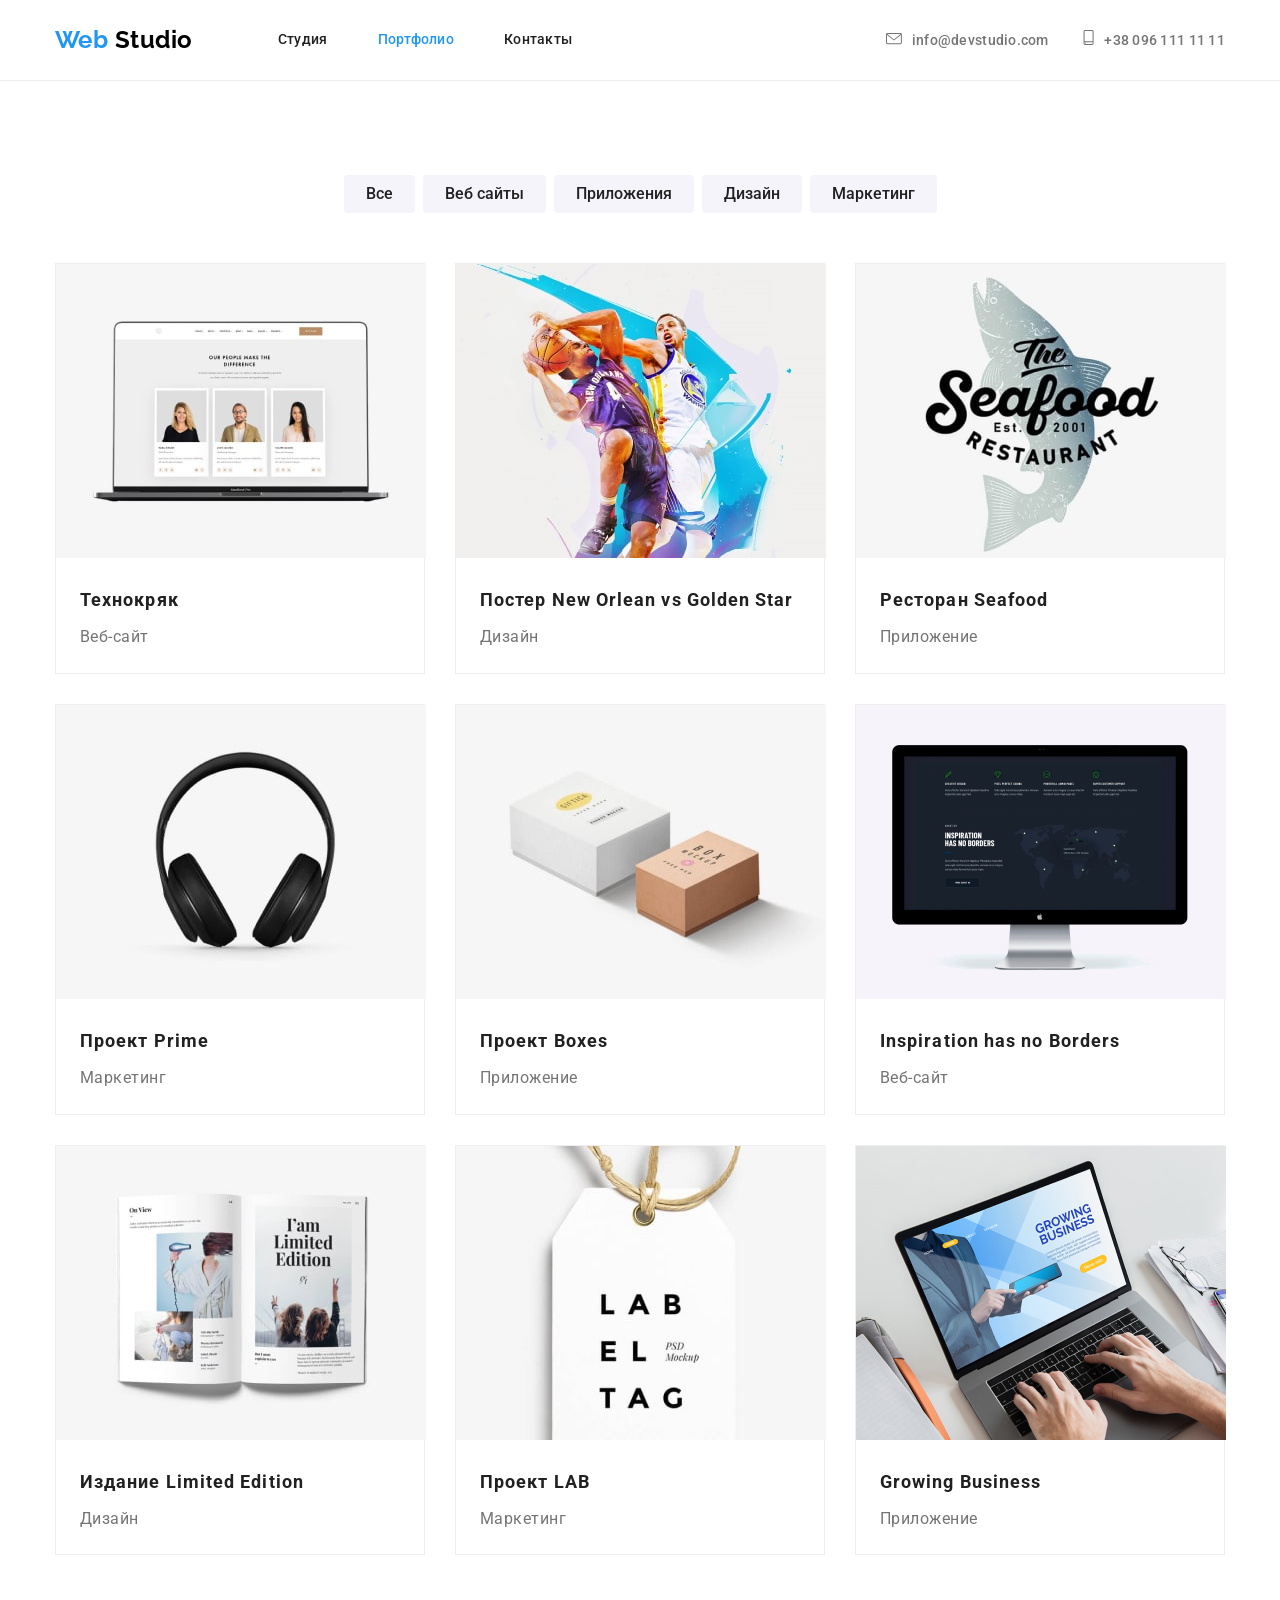
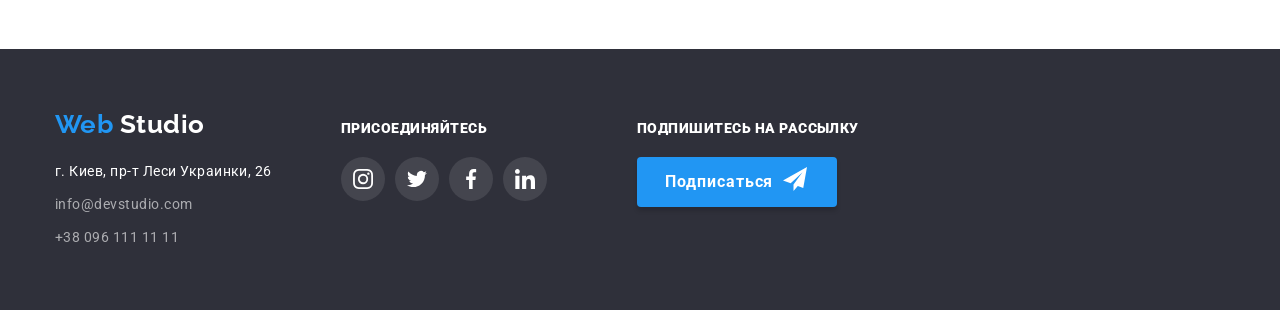
==== commit 0dc5d9f6: "finish hw4" ====
--- a/portfolio.html
+++ b/portfolio.html
@@ -187,7 +187,11 @@
       <!-- Подписка на рассилку -->
       <div class="subscribe-container">
         <p class="join-word"><b>Подпишитесь на рассылку</b></p>
-        <button class="footer-btn">Подписаться</button>
+        <button class="footer-btn">Подписаться
+          <svg class="button-sub">
+          <use href="./images/sprite.svg#subscribe"></use>
+          </svg>
+        </button>
       </div>
       </div>
     </footer>
--- a/css/styles.css
+++ b/css/styles.css
@@ -252,38 +252,19 @@
   width: 270px;
 }
 
-.features-list-item::before {
-  content: "";
-  display: block;
-  width: 270px;
+.features-svg-box {
+  display: flex;
+  justify-content: center;
+  align-items: center;
   height: 120px;
   margin-bottom: 30px;
 
   background-color: #F5F4FA;
 }
 
-.features-list-item:nth-child(1)::before {
-  background-image: url(../images/features/antenna.svg);
-  background-position: center;
-  background-repeat: no-repeat;
-}
-
-
-.features-list-item:nth-child(2)::before {
-  background-image: url(../images/features/clock.svg);
-  background-position: center;
-  background-repeat: no-repeat;
-}
-
-.features-list-item:nth-child(3)::before {
-  background-image: url(../images/features/diagram.svg);
-  background-position: center;
-  background-repeat: no-repeat;
-}
-
-.features-list-item:nth-child(4)::before {
-  background-image: url(../images/features/astronaut.svg);
-  background-position: center;
+.features-svg {
+  width: 70px;
+  height: 70px;
   background-repeat: no-repeat;
 }
 
@@ -704,11 +685,9 @@
   background-color: var(--accent-color);
 }
 
-.footer-btn::after {
-  content: "";
+.button-sub {
   width: 24px;
   height: 24px;
-  background-image: url(../images/footer/subscribe.svg);
   margin-left: 10px;
 }
 
@@ -719,7 +698,7 @@
 Portfolio
 Main Section
 */
-
+ 
 .portfolio-section {
   padding-top: 94px;
   padding-bottom: 94px;
